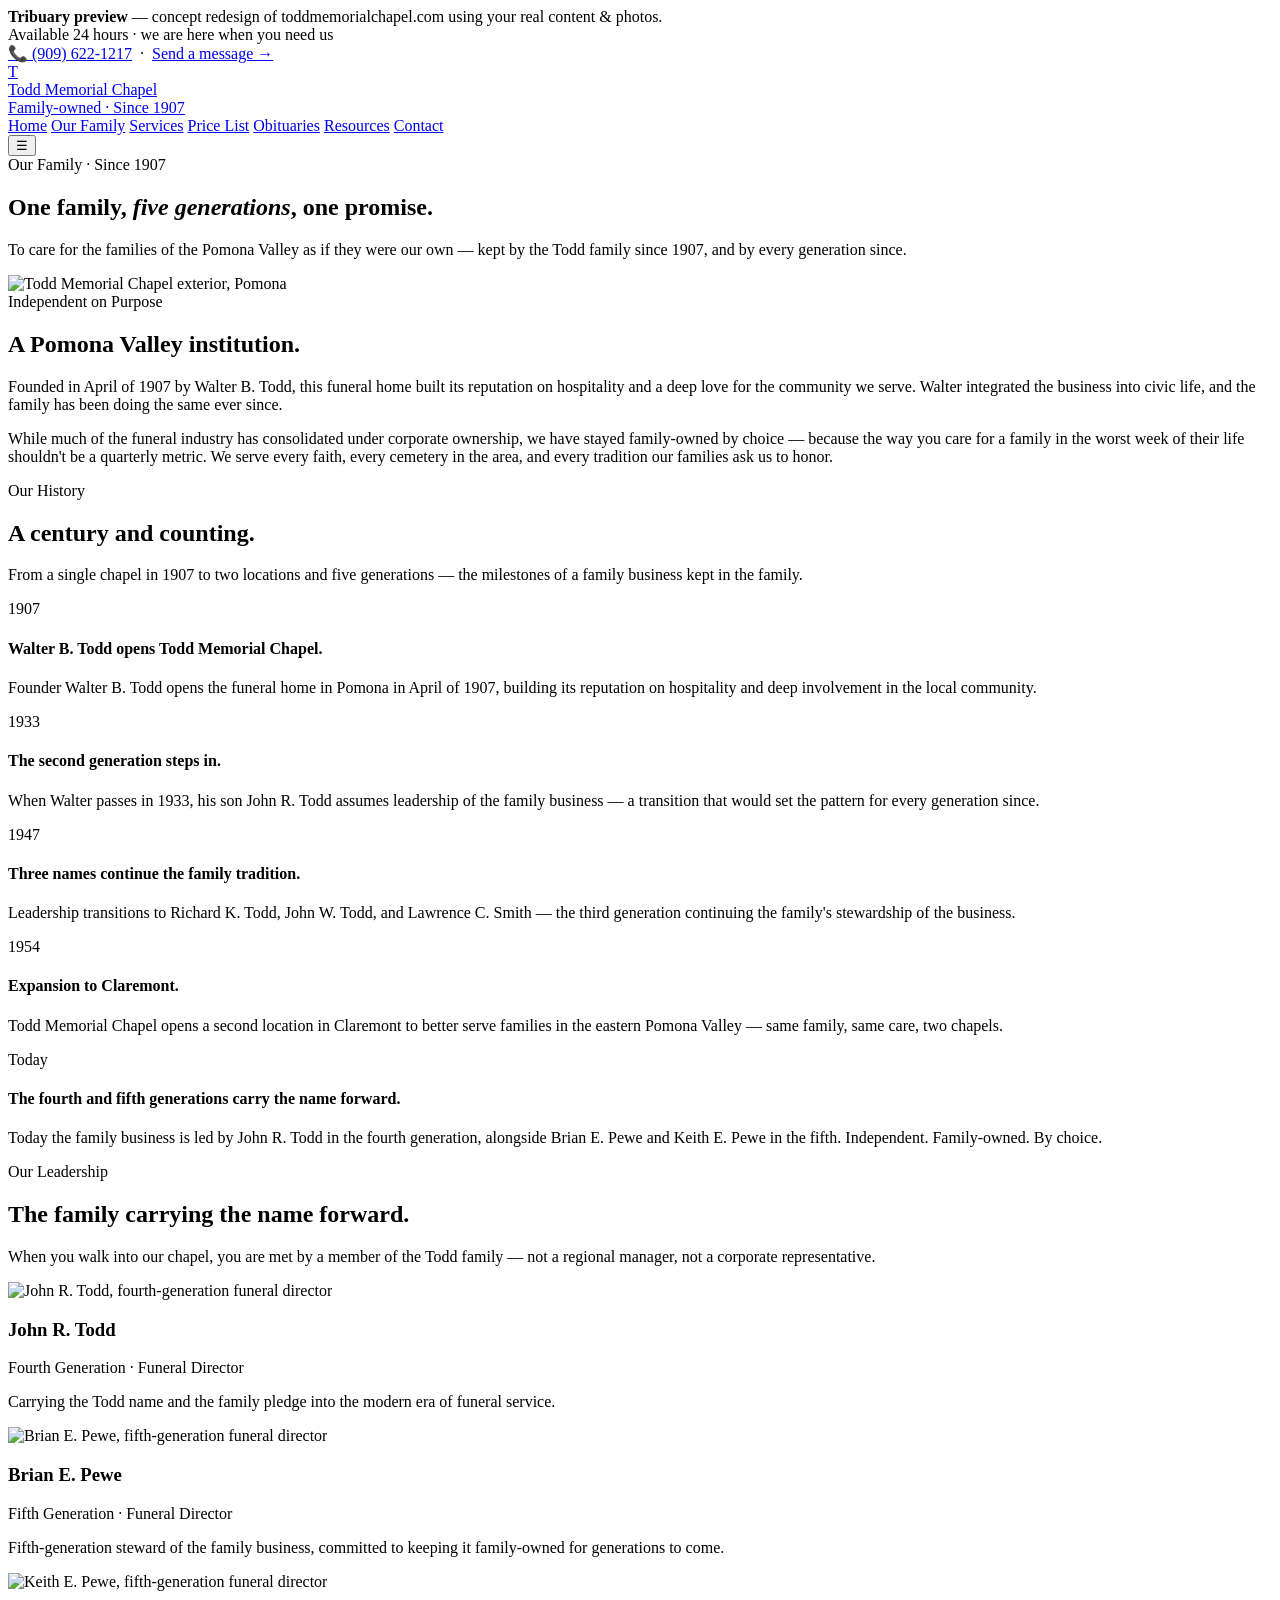
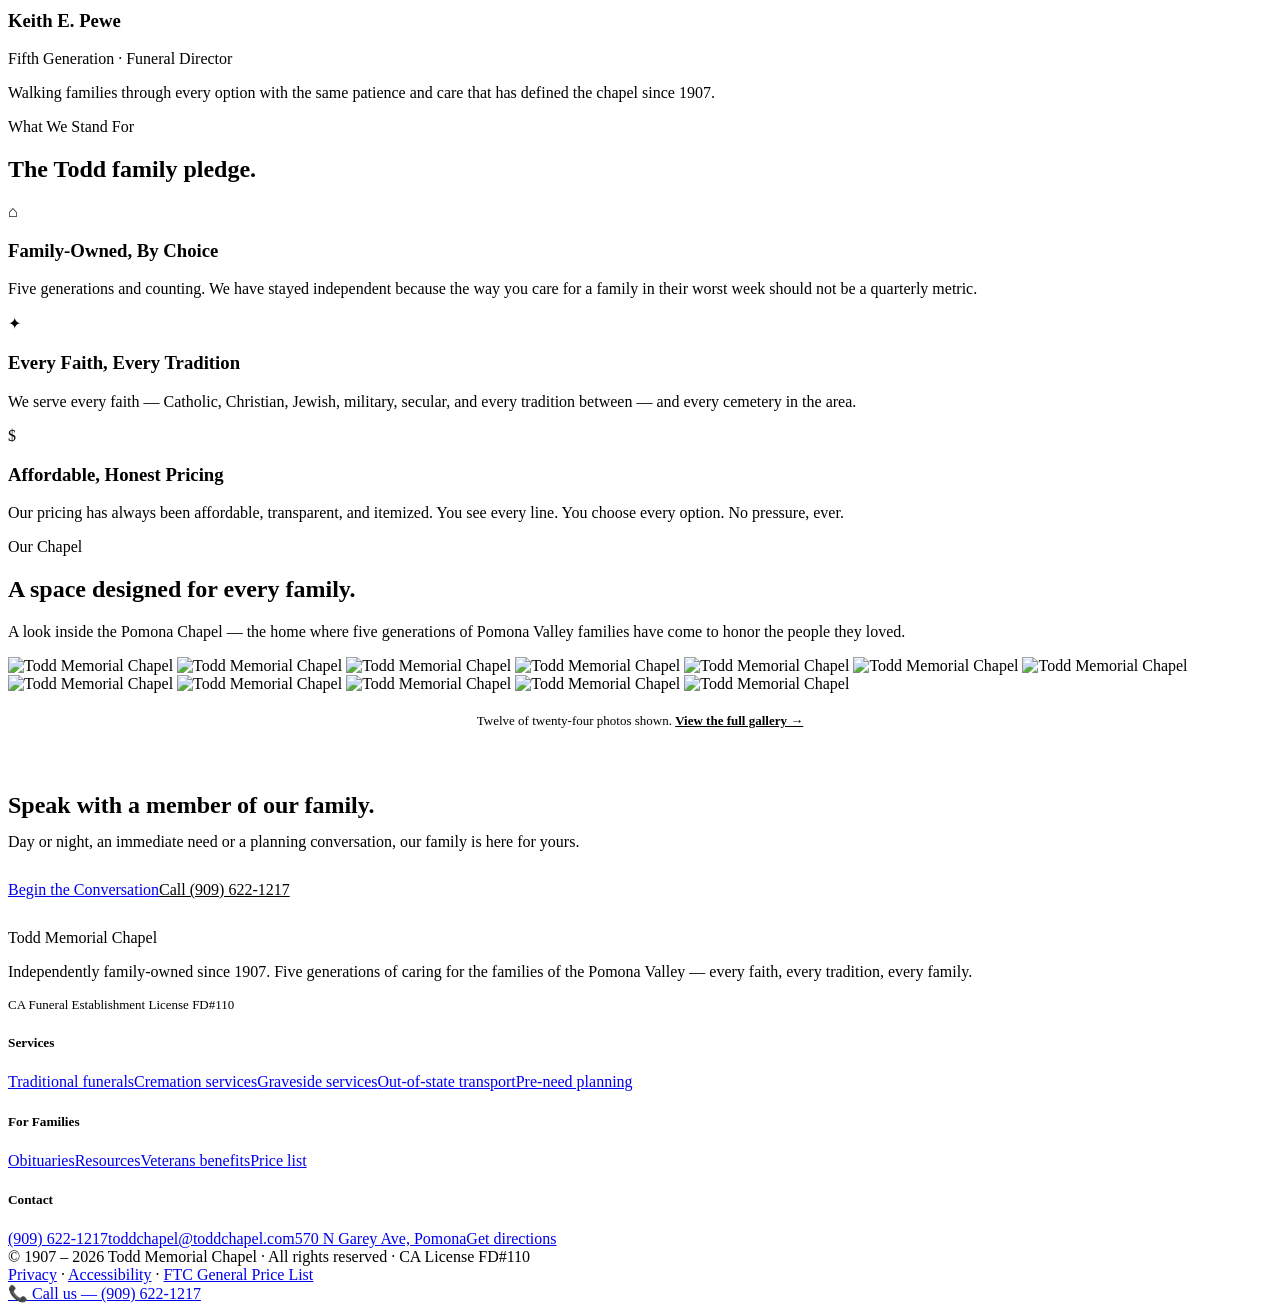
==== about.html @ 6c6cf7b2 "Add files via upload" ====
<!DOCTYPE html>
<html lang="en">
<head>
<meta charset="UTF-8" />
<meta name="viewport" content="width=device-width, initial-scale=1.0" />
<title>Our Family — Todd Memorial Chapel · Five Generations Since 1907</title>
<meta name="description" content="The Todd family has owned and operated Todd Memorial Chapel independently since 1907. Five generations of caring for Pomona Valley families." />
<link rel="preconnect" href="https://fonts.googleapis.com">
<link rel="preconnect" href="https://fonts.gstatic.com" crossorigin>
<link href="https://fonts.googleapis.com/css2?family=Cormorant+Garamond:ital,wght@0,400;0,500;0,600;1,400;1,500&family=Inter:wght@300;400;500;600&display=swap" rel="stylesheet">
<link rel="stylesheet" href="assets/styles.css">
</head>
<body class="with-notice">

<div class="mockup-notice"><strong>Tribuary preview</strong> — concept redesign of toddmemorialchapel.com using your real content &amp; photos.</div>

<div class="utility">
  <div class="container">
    <div class="left"><span><span class="pulse"></span> Available 24 hours · we are here when you need us</span></div>
    <div><a href="tel:+19096221217">📞 (909) 622-1217</a> &nbsp;·&nbsp; <a href="contact.html">Send a message →</a></div>
  </div>
</div>

<header class="nav">
  <div class="container">
    <a href="index.html" class="brand">
      <div class="brand-mark">T</div>
      <div class="brand-text"><div class="name">Todd Memorial Chapel</div><div class="est">Family-owned · Since 1907</div></div>
    </a>
    <nav class="nav-links" id="navLinks">
      <a href="index.html">Home</a>
      <a href="about.html" class="active">Our Family</a>
      <a href="services.html">Services</a>
      <a href="pricelist.html">Price List</a>
      <a href="obituaries.html">Obituaries</a>
      <a href="resources.html">Resources</a>
      <a href="contact.html" class="nav-cta">Contact</a>
    </nav>
    <button class="nav-toggle" onclick="document.getElementById('navLinks').classList.toggle('open')" aria-label="Open menu">☰</button>
  </div>
</header>

<!-- PAGE HEADER -->
<section class="page-header">
  <div class="container">
    <span class="crumb">Our Family · Since 1907</span>
    <h1>One family, <em>five generations</em>, one promise.</h1>
    <p class="lead">To care for the families of the Pomona Valley as if they were our own — kept by the Todd family since 1907, and by every generation since.</p>
  </div>
</section>

<!-- OPENING NARRATIVE -->
<section>
  <div class="container two-col">
    <img src="http://www.toddmemorialchapel.com/images/chapelpic1.jpg" alt="Todd Memorial Chapel exterior, Pomona" />
    <div>
      <span class="section-eyebrow">Independent on Purpose</span>
      <h2 class="section-title">A Pomona Valley institution.</h2>
      <p class="lead">Founded in April of 1907 by Walter B. Todd, this funeral home built its reputation on hospitality and a deep love for the community we serve. Walter integrated the business into civic life, and the family has been doing the same ever since.</p>
      <p style="color:var(--ink-muted)">While much of the funeral industry has consolidated under corporate ownership, we have stayed family-owned by choice — because the way you care for a family in the worst week of their life shouldn't be a quarterly metric. We serve every faith, every cemetery in the area, and every tradition our families ask us to honor.</p>
    </div>
  </div>
</section>

<!-- HISTORY TIMELINE -->
<section class="cream-bg">
  <div class="container center">
    <span class="section-eyebrow">Our History</span>
    <h2 class="section-title">A century and counting.</h2>
    <p class="lead">From a single chapel in 1907 to two locations and five generations — the milestones of a family business kept in the family.</p>
  </div>
  <div class="container">
    <div class="timeline">
      <div class="tl-item">
        <div class="tl-year">1907</div>
        <h4>Walter B. Todd opens Todd Memorial Chapel.</h4>
        <p>Founder Walter B. Todd opens the funeral home in Pomona in April of 1907, building its reputation on hospitality and deep involvement in the local community.</p>
      </div>
      <div class="tl-item">
        <div class="tl-year">1933</div>
        <h4>The second generation steps in.</h4>
        <p>When Walter passes in 1933, his son John R. Todd assumes leadership of the family business — a transition that would set the pattern for every generation since.</p>
      </div>
      <div class="tl-item">
        <div class="tl-year">1947</div>
        <h4>Three names continue the family tradition.</h4>
        <p>Leadership transitions to Richard K. Todd, John W. Todd, and Lawrence C. Smith — the third generation continuing the family's stewardship of the business.</p>
      </div>
      <div class="tl-item">
        <div class="tl-year">1954</div>
        <h4>Expansion to Claremont.</h4>
        <p>Todd Memorial Chapel opens a second location in Claremont to better serve families in the eastern Pomona Valley — same family, same care, two chapels.</p>
      </div>
      <div class="tl-item">
        <div class="tl-year">Today</div>
        <h4>The fourth and fifth generations carry the name forward.</h4>
        <p>Today the family business is led by John R. Todd in the fourth generation, alongside Brian E. Pewe and Keith E. Pewe in the fifth. Independent. Family-owned. By choice.</p>
      </div>
    </div>
  </div>
</section>

<!-- LEADERSHIP -->
<section>
  <div class="container center" style="margin-bottom:12px">
    <span class="section-eyebrow">Our Leadership</span>
    <h2 class="section-title">The family carrying the name forward.</h2>
    <p class="lead">When you walk into our chapel, you are met by a member of the Todd family — not a regional manager, not a corporate representative.</p>
  </div>
  <div class="container">
    <div class="leaders-grid">
      <div class="leader-card">
        <img src="http://www.toddmemorialchapel.com/images/John_R._Todd.jpg" alt="John R. Todd, fourth-generation funeral director">
        <h3>John R. Todd</h3>
        <div class="role">Fourth Generation · Funeral Director</div>
        <p>Carrying the Todd name and the family pledge into the modern era of funeral service.</p>
      </div>
      <div class="leader-card">
        <img src="http://www.toddmemorialchapel.com/images/Brian_E._Pewe.jpg" alt="Brian E. Pewe, fifth-generation funeral director">
        <h3>Brian E. Pewe</h3>
        <div class="role">Fifth Generation · Funeral Director</div>
        <p>Fifth-generation steward of the family business, committed to keeping it family-owned for generations to come.</p>
      </div>
      <div class="leader-card">
        <img src="http://www.toddmemorialchapel.com/images/Keith_E._Pewe.jpg" alt="Keith E. Pewe, fifth-generation funeral director">
        <h3>Keith E. Pewe</h3>
        <div class="role">Fifth Generation · Funeral Director</div>
        <p>Walking families through every option with the same patience and care that has defined the chapel since 1907.</p>
      </div>
    </div>
  </div>
</section>

<!-- VALUES -->
<section class="cream-bg">
  <div class="container center">
    <span class="section-eyebrow">What We Stand For</span>
    <h2 class="section-title">The Todd family pledge.</h2>
  </div>
  <div class="container">
    <div class="feature-grid">
      <div class="feature-card">
        <div class="feature-icon">⌂</div>
        <h3>Family-Owned, By Choice</h3>
        <p>Five generations and counting. We have stayed independent because the way you care for a family in their worst week should not be a quarterly metric.</p>
      </div>
      <div class="feature-card">
        <div class="feature-icon">✦</div>
        <h3>Every Faith, Every Tradition</h3>
        <p>We serve every faith — Catholic, Christian, Jewish, military, secular, and every tradition between — and every cemetery in the area.</p>
      </div>
      <div class="feature-card">
        <div class="feature-icon">$</div>
        <h3>Affordable, Honest Pricing</h3>
        <p>Our pricing has always been affordable, transparent, and itemized. You see every line. You choose every option. No pressure, ever.</p>
      </div>
    </div>
  </div>
</section>

<!-- CHAPEL GALLERY -->
<section>
  <div class="container center">
    <span class="section-eyebrow">Our Chapel</span>
    <h2 class="section-title">A space designed for every family.</h2>
    <p class="lead">A look inside the Pomona Chapel — the home where five generations of Pomona Valley families have come to honor the people they loved.</p>
  </div>
  <div class="container">
    <div class="gallery">
      <img src="http://www.toddmemorialchapel.com/Gallery/images/TMC_001.jpg" alt="Todd Memorial Chapel">
      <img src="http://www.toddmemorialchapel.com/Gallery/images/TMC_002.jpg" alt="Todd Memorial Chapel">
      <img src="http://www.toddmemorialchapel.com/Gallery/images/TMC_003.jpg" alt="Todd Memorial Chapel">
      <img src="http://www.toddmemorialchapel.com/Gallery/images/TMC_004.jpg" alt="Todd Memorial Chapel">
      <img src="http://www.toddmemorialchapel.com/Gallery/images/TMC_005.jpg" alt="Todd Memorial Chapel">
      <img src="http://www.toddmemorialchapel.com/Gallery/images/TMC_006.jpg" alt="Todd Memorial Chapel">
      <img src="http://www.toddmemorialchapel.com/Gallery/images/TMC_007.jpg" alt="Todd Memorial Chapel">
      <img src="http://www.toddmemorialchapel.com/Gallery/images/TMC_008.jpg" alt="Todd Memorial Chapel">
      <img src="http://www.toddmemorialchapel.com/Gallery/images/TMC_009.jpg" alt="Todd Memorial Chapel">
      <img src="http://www.toddmemorialchapel.com/Gallery/images/TMC_010.jpg" alt="Todd Memorial Chapel">
      <img src="http://www.toddmemorialchapel.com/Gallery/images/TMC_011.jpg" alt="Todd Memorial Chapel">
      <img src="http://www.toddmemorialchapel.com/Gallery/images/TMC_012.jpg" alt="Todd Memorial Chapel">
    </div>
    <p style="text-align:center;margin-top:20px;font-size:13px;color:var(--ink-muted)">Twelve of twenty-four photos shown. <a href="#" style="color:var(--gold);font-weight:600">View the full gallery →</a></p>
  </div>
</section>

<!-- CTA -->
<section class="contact-bg">
  <div class="container center" style="padding:30px 0">
    <h2 style="margin-bottom:14px;color:var(--cream)">Speak with a member of our family.</h2>
    <p class="lead" style="margin:0 auto 30px">Day or night, an immediate need or a planning conversation, our family is here for yours.</p>
    <div class="hero-ctas" style="justify-content:center"><a href="contact.html" class="btn-gold btn">Begin the Conversation</a><a href="tel:+19096221217" class="btn btn-secondary" style="border-color:var(--gold-soft);color:var(--gold-soft)">Call (909) 622-1217</a></div>
  </div>
</section>

<footer>
  <div class="container">
    <div class="foot-grid">
      <div class="foot-brand">
        <div class="name">Todd Memorial Chapel</div>
        <p>Independently family-owned since 1907. Five generations of caring for the families of the Pomona Valley — every faith, every tradition, every family.</p>
        <p style="margin-top:16px;font-size:13px;color:var(--gold-soft)">CA Funeral Establishment License FD#110</p>
      </div>
      <div><h5>Services</h5><a href="services.html#traditional">Traditional funerals</a><a href="services.html#cremation">Cremation services</a><a href="services.html#graveside">Graveside services</a><a href="services.html#shipment">Out-of-state transport</a><a href="services.html#preneed">Pre-need planning</a></div>
      <div><h5>For Families</h5><a href="obituaries.html">Obituaries</a><a href="resources.html">Resources</a><a href="resources.html#veterans">Veterans benefits</a><a href="pricelist.html">Price list</a></div>
      <div><h5>Contact</h5><a href="tel:+19096221217">(909) 622-1217</a><a href="mailto:toddchapel@toddchapel.com">toddchapel@toddchapel.com</a><a href="https://maps.app.goo.gl/RZjBK8PSymuwAsVD6" target="_blank">570 N Garey Ave, Pomona</a><a href="contact.html">Get directions</a></div>
    </div>
    <div class="foot-bottom">
      <div>© 1907 – 2026 Todd Memorial Chapel · All rights reserved · CA License FD#110</div>
      <div><a href="#" style="display:inline">Privacy</a> · <a href="#" style="display:inline">Accessibility</a> · <a href="pricelist.html" style="display:inline">FTC General Price List</a></div>
    </div>
  </div>
</footer>

<a href="tel:+19096221217" class="floating-call">📞 Call us — (909) 622-1217</a>
<script>document.querySelectorAll('#navLinks a').forEach(a => a.addEventListener('click', () => document.getElementById('navLinks').classList.remove('open')));</script>
</body>
</html>
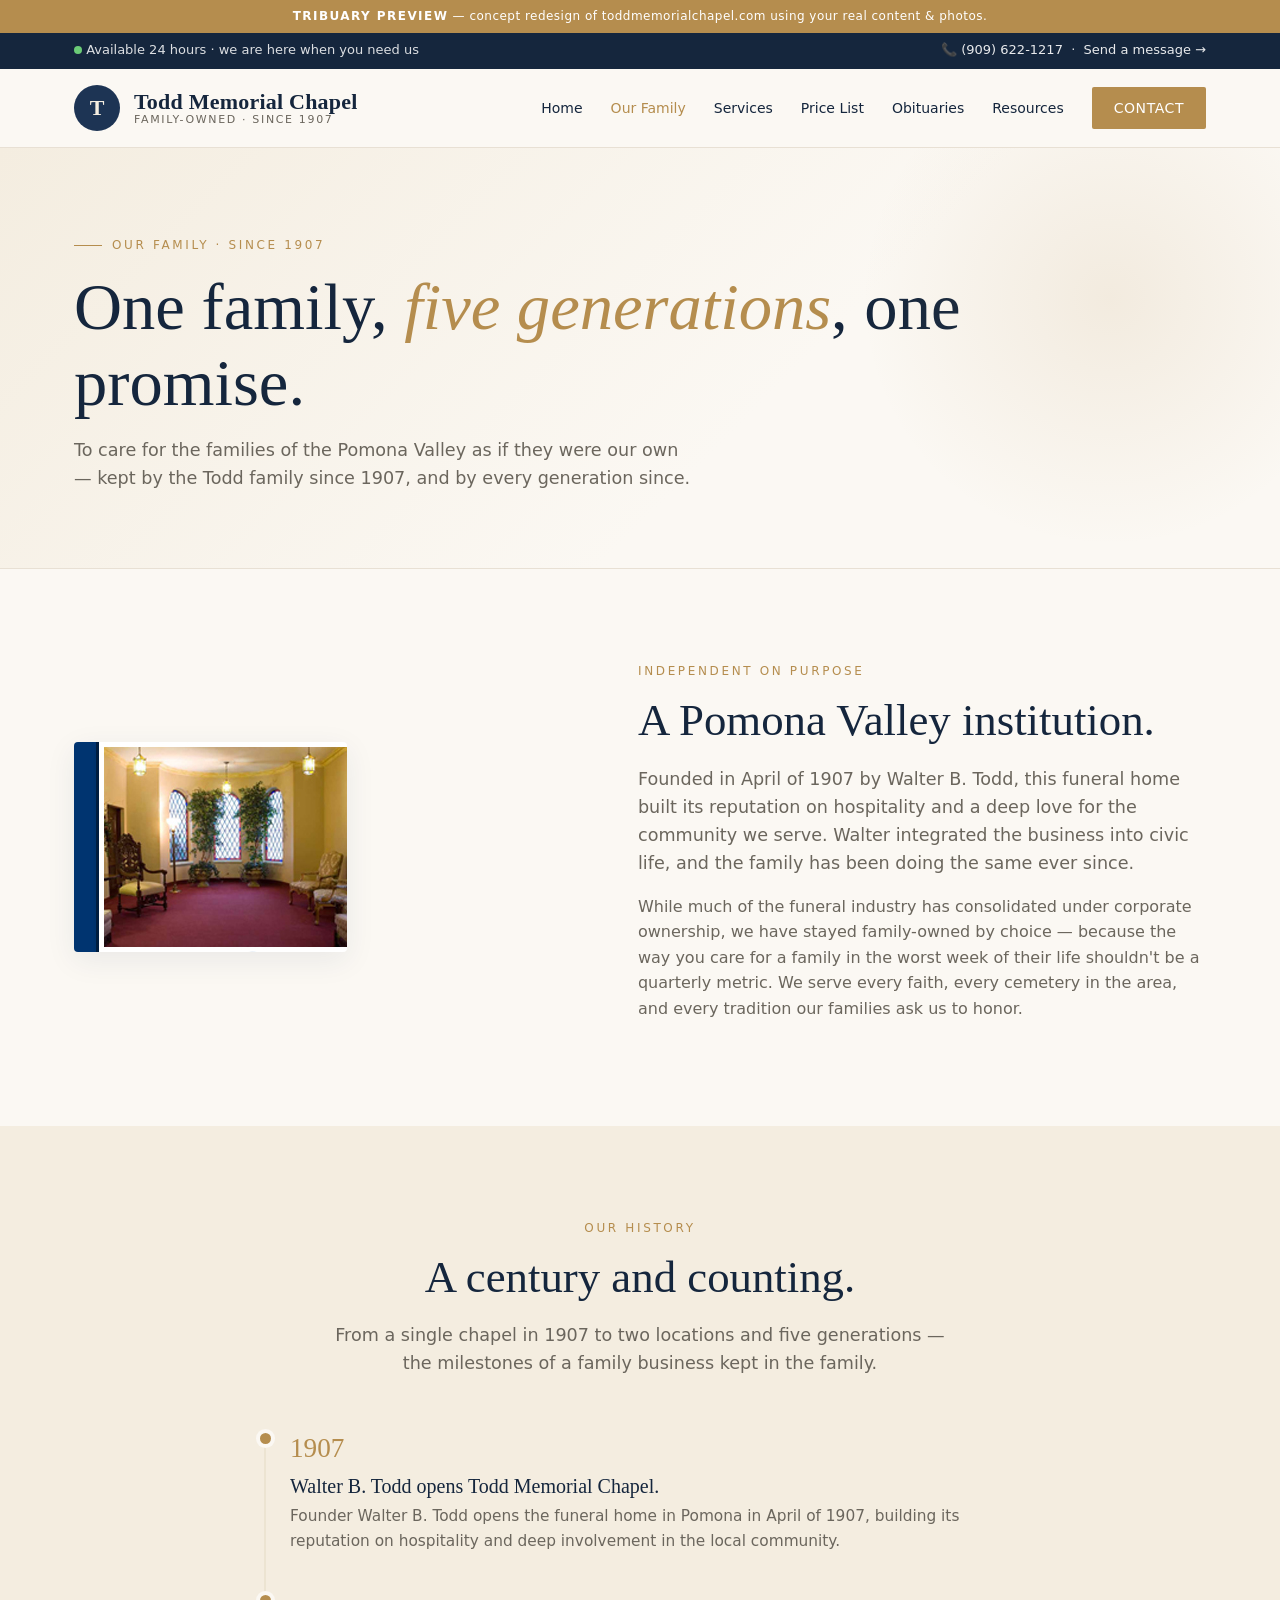
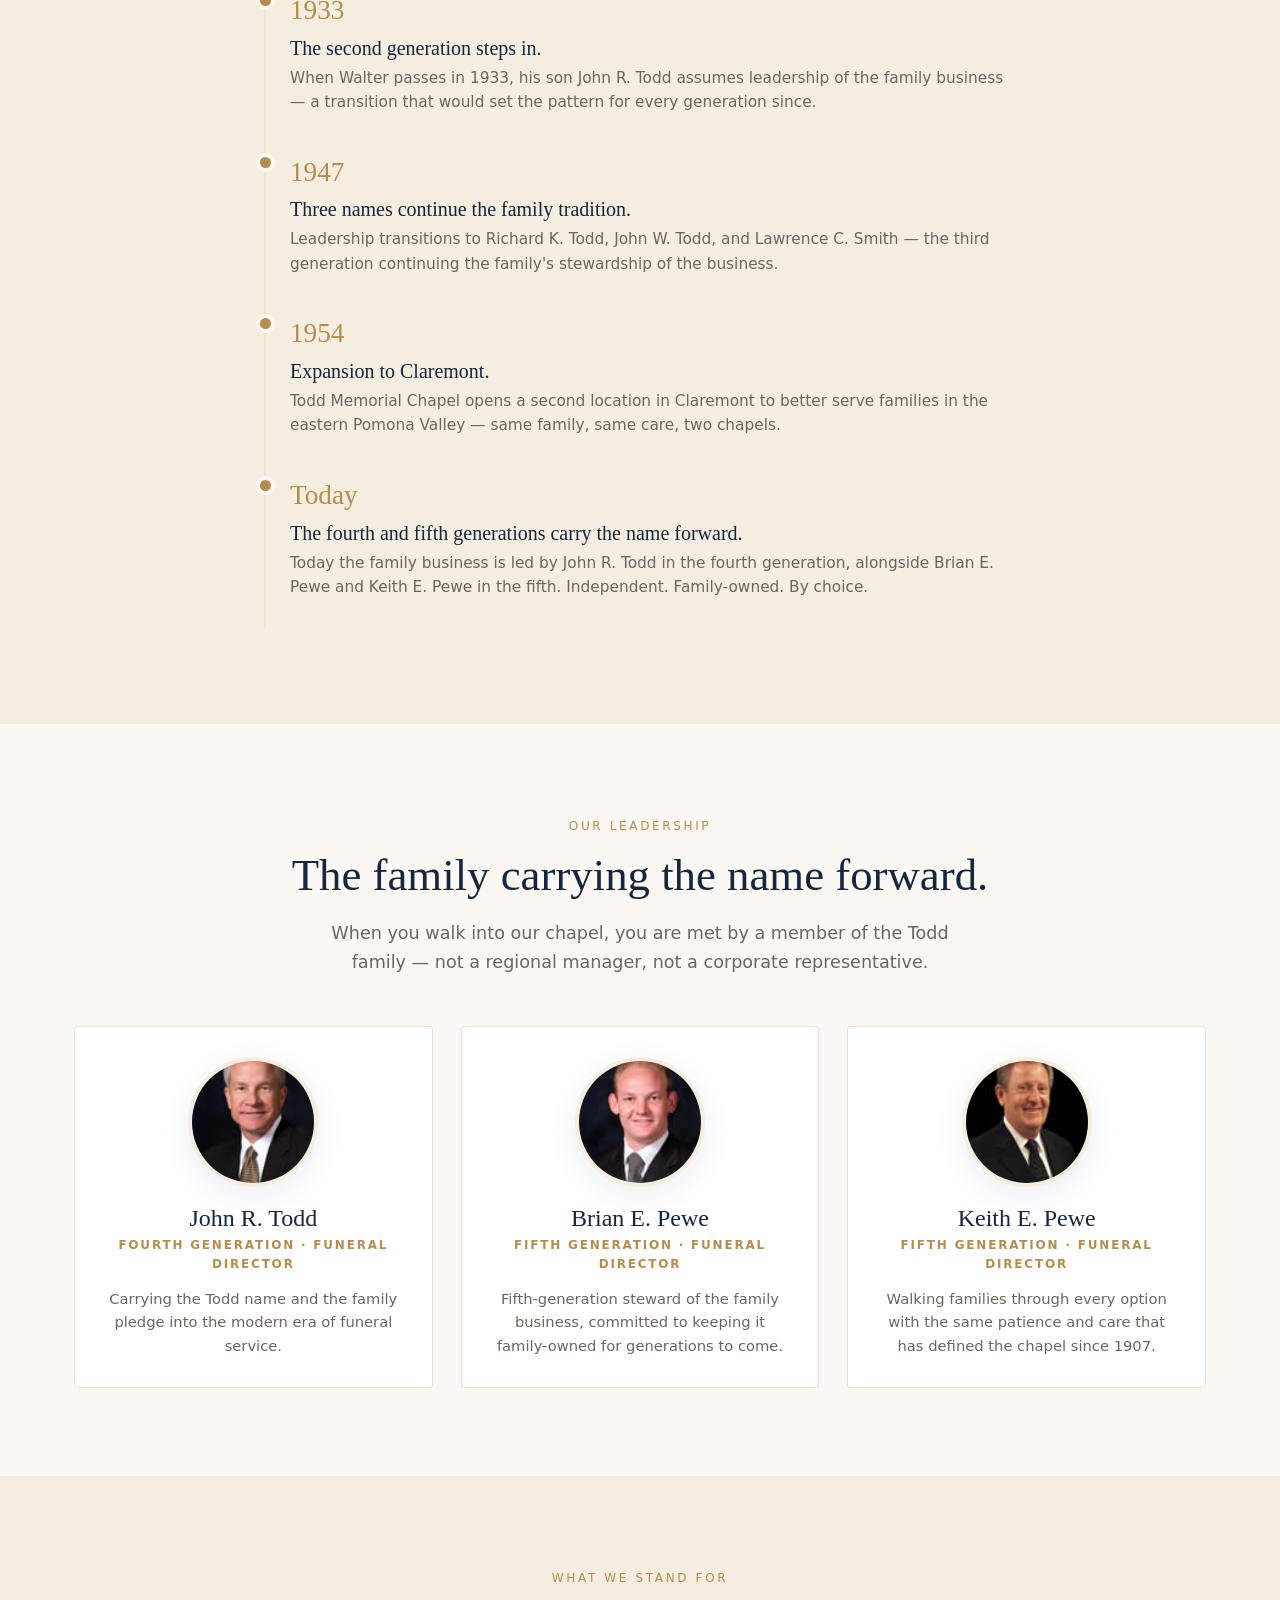
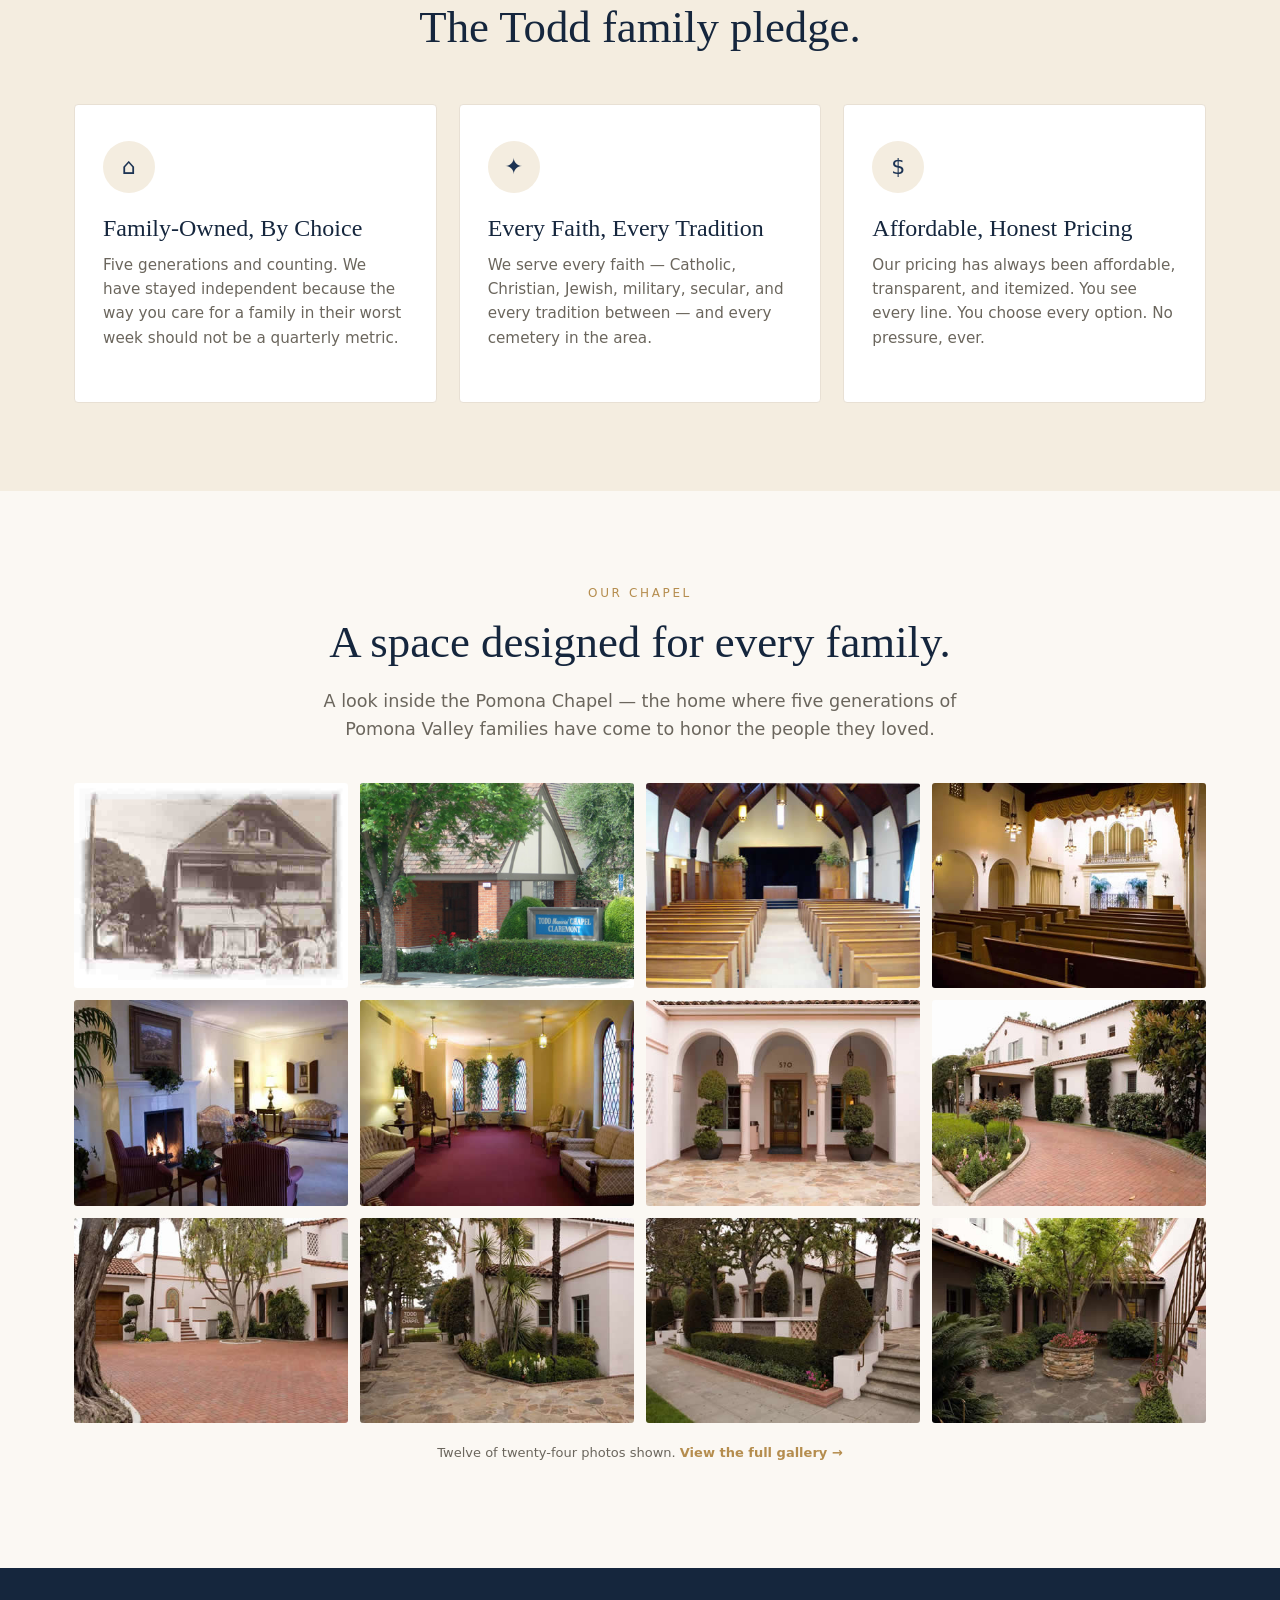
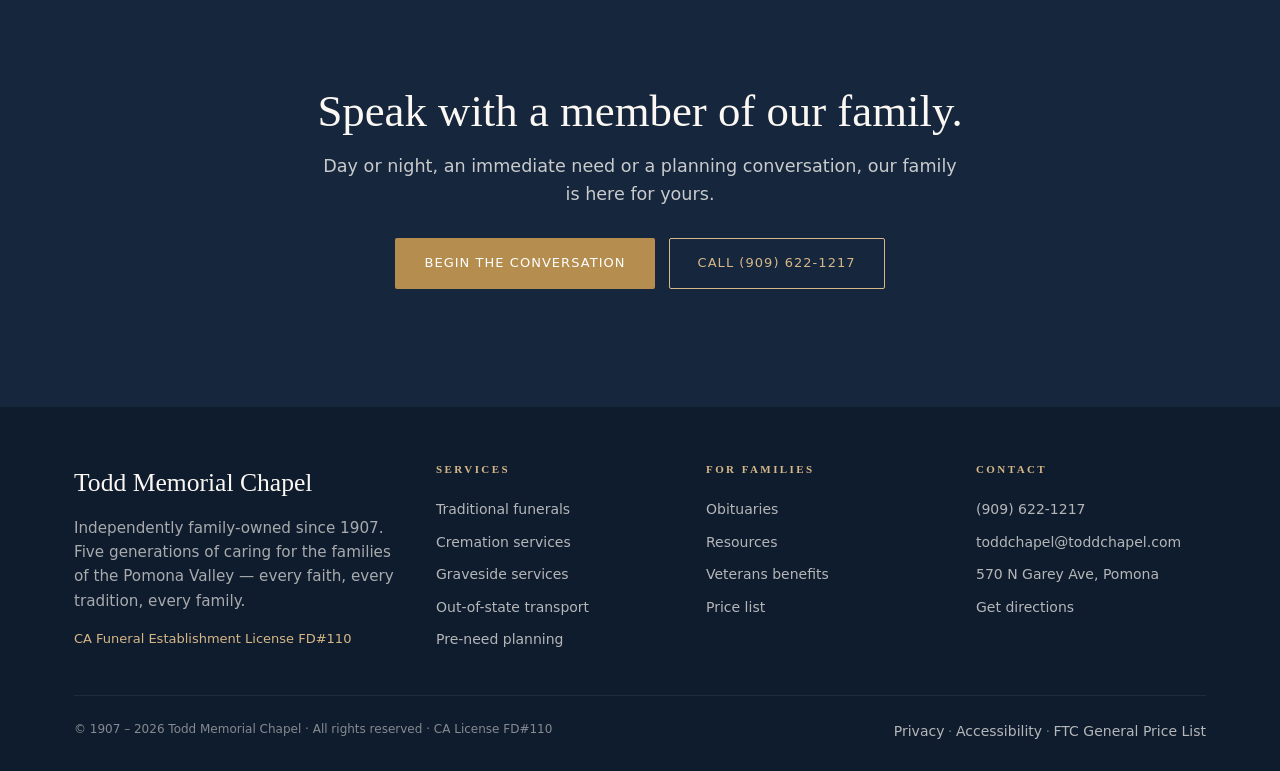
==== commit c47b3036: "Fix image paths Fix image paths" ====
--- a/about.html
+++ b/about.html
@@ -52,7 +52,7 @@
 <!-- OPENING NARRATIVE -->
 <section>
   <div class="container two-col">
-    <img src="http://www.toddmemorialchapel.com/images/chapelpic1.jpg" alt="Todd Memorial Chapel exterior, Pomona" />
+    <img src="images/chapelpic1.jpg" alt="Todd Memorial Chapel exterior, Pomona" />
     <div>
       <span class="section-eyebrow">Independent on Purpose</span>
       <h2 class="section-title">A Pomona Valley institution.</h2>
@@ -110,19 +110,19 @@
   <div class="container">
     <div class="leaders-grid">
       <div class="leader-card">
-        <img src="http://www.toddmemorialchapel.com/images/John_R._Todd.jpg" alt="John R. Todd, fourth-generation funeral director">
+        <img src="images/John_R._Todd.jpg" alt="John R. Todd, fourth-generation funeral director">
         <h3>John R. Todd</h3>
         <div class="role">Fourth Generation · Funeral Director</div>
         <p>Carrying the Todd name and the family pledge into the modern era of funeral service.</p>
       </div>
       <div class="leader-card">
-        <img src="http://www.toddmemorialchapel.com/images/Brian_E._Pewe.jpg" alt="Brian E. Pewe, fifth-generation funeral director">
+        <img src="images/Brian_E._Pewe.jpg" alt="Brian E. Pewe, fifth-generation funeral director">
         <h3>Brian E. Pewe</h3>
         <div class="role">Fifth Generation · Funeral Director</div>
         <p>Fifth-generation steward of the family business, committed to keeping it family-owned for generations to come.</p>
       </div>
       <div class="leader-card">
-        <img src="http://www.toddmemorialchapel.com/images/Keith_E._Pewe.jpg" alt="Keith E. Pewe, fifth-generation funeral director">
+        <img src="images/Keith_E._Pewe.jpg" alt="Keith E. Pewe, fifth-generation funeral director">
         <h3>Keith E. Pewe</h3>
         <div class="role">Fifth Generation · Funeral Director</div>
         <p>Walking families through every option with the same patience and care that has defined the chapel since 1907.</p>
@@ -167,18 +167,18 @@
   </div>
   <div class="container">
     <div class="gallery">
-      <img src="http://www.toddmemorialchapel.com/Gallery/images/TMC_001.jpg" alt="Todd Memorial Chapel">
-      <img src="http://www.toddmemorialchapel.com/Gallery/images/TMC_002.jpg" alt="Todd Memorial Chapel">
-      <img src="http://www.toddmemorialchapel.com/Gallery/images/TMC_003.jpg" alt="Todd Memorial Chapel">
-      <img src="http://www.toddmemorialchapel.com/Gallery/images/TMC_004.jpg" alt="Todd Memorial Chapel">
-      <img src="http://www.toddmemorialchapel.com/Gallery/images/TMC_005.jpg" alt="Todd Memorial Chapel">
-      <img src="http://www.toddmemorialchapel.com/Gallery/images/TMC_006.jpg" alt="Todd Memorial Chapel">
-      <img src="http://www.toddmemorialchapel.com/Gallery/images/TMC_007.jpg" alt="Todd Memorial Chapel">
-      <img src="http://www.toddmemorialchapel.com/Gallery/images/TMC_008.jpg" alt="Todd Memorial Chapel">
-      <img src="http://www.toddmemorialchapel.com/Gallery/images/TMC_009.jpg" alt="Todd Memorial Chapel">
-      <img src="http://www.toddmemorialchapel.com/Gallery/images/TMC_010.jpg" alt="Todd Memorial Chapel">
-      <img src="http://www.toddmemorialchapel.com/Gallery/images/TMC_011.jpg" alt="Todd Memorial Chapel">
-      <img src="http://www.toddmemorialchapel.com/Gallery/images/TMC_012.jpg" alt="Todd Memorial Chapel">
+      <img src="images/TMC_001.jpg" alt="Todd Memorial Chapel">
+      <img src="images/TMC_002.jpg" alt="Todd Memorial Chapel">
+      <img src="images/TMC_003.jpg" alt="Todd Memorial Chapel">
+      <img src="images/TMC_004.jpg" alt="Todd Memorial Chapel">
+      <img src="images/TMC_005.jpg" alt="Todd Memorial Chapel">
+      <img src="images/TMC_006.jpg" alt="Todd Memorial Chapel">
+      <img src="images/TMC_007.jpg" alt="Todd Memorial Chapel">
+      <img src="images/TMC_008.jpg" alt="Todd Memorial Chapel">
+      <img src="images/TMC_009.jpg" alt="Todd Memorial Chapel">
+      <img src="images/TMC_010.jpg" alt="Todd Memorial Chapel">
+      <img src="images/TMC_011.jpg" alt="Todd Memorial Chapel">
+      <img src="images/TMC_012.jpg" alt="Todd Memorial Chapel">
     </div>
     <p style="text-align:center;margin-top:20px;font-size:13px;color:var(--ink-muted)">Twelve of twenty-four photos shown. <a href="#" style="color:var(--gold);font-weight:600">View the full gallery →</a></p>
   </div>
--- a/assets/styles.css
+++ b/assets/styles.css
@@ -0,0 +1,451 @@
+/* ============================================================
+   Todd Memorial Chapel — concept revamp
+   Shared stylesheet
+   Palette: heritage navy (warmed) + warm gold + cream
+   ============================================================ */
+
+:root {
+  --navy:        #1d3454;
+  --navy-deep:   #15263d;
+  --navy-darker: #0f1c2d;
+  --cream:       #fbf8f3;
+  --cream-warm:  #f4ede0;
+  --cream-deep:  #ece4d2;
+  --gold:        #b58d4e;
+  --gold-soft:   #d6b787;
+  --gold-light:  #e8d3a8;
+  --ink:         #2a2a2a;
+  --ink-muted:   #6b665d;
+  --line:        #e8e0d4;
+  --white:       #ffffff;
+  --shadow:      0 8px 30px rgba(29,52,84,.08);
+  --shadow-lg:   0 12px 40px rgba(29,52,84,.12);
+}
+
+*,*::before,*::after { box-sizing: border-box; }
+html { scroll-behavior: smooth; }
+body {
+  margin: 0;
+  font-family: 'Inter', system-ui, -apple-system, sans-serif;
+  color: var(--ink);
+  background: var(--cream);
+  line-height: 1.6;
+  -webkit-font-smoothing: antialiased;
+}
+
+img { max-width: 100%; height: auto; display: block; }
+
+h1,h2,h3,h4,h5 { font-family: 'Cormorant Garamond', Georgia, serif; font-weight: 500; line-height: 1.15; margin: 0; color: var(--navy-deep); }
+h1 { font-size: clamp(2.4rem, 5.2vw, 4.2rem); }
+h2 { font-size: clamp(1.9rem, 3.6vw, 2.8rem); }
+h3 { font-size: 1.5rem; }
+h4 { font-size: 1.25rem; }
+p  { margin: 0 0 1rem; }
+a  { color: var(--navy); text-decoration: none; transition: color .2s; }
+a:hover { color: var(--gold); }
+
+.container { max-width: 1180px; margin: 0 auto; padding: 0 24px; }
+.center { text-align: center; }
+.center .lead { margin-left: auto; margin-right: auto; }
+.lead { font-size: 1.1rem; color: var(--ink-muted); max-width: 640px; }
+
+/* ----- MOCKUP NOTICE ----- */
+.mockup-notice {
+  position: fixed; top: 0; left: 0; right: 0; z-index: 100;
+  background: var(--gold); color: var(--white); padding: 7px 14px;
+  text-align: center; font-size: 12px; font-weight: 500; letter-spacing: .04em;
+}
+.mockup-notice strong { letter-spacing: .12em; text-transform: uppercase; }
+body.with-notice { padding-top: 32px; }
+
+/* ----- UTILITY BAR ----- */
+.utility {
+  background: var(--navy-deep);
+  color: rgba(255,255,255,.85);
+  font-size: 13px;
+  padding: 8px 0;
+}
+.utility .container { display:flex; justify-content:space-between; align-items:center; gap: 12px; flex-wrap: wrap; }
+.utility a { color: rgba(255,255,255,.9); }
+.utility a:hover { color: var(--gold-soft); }
+.utility .left { display:flex; gap: 18px; align-items:center; flex-wrap: wrap; }
+.utility .pulse {
+  display:inline-block; width:8px; height:8px; border-radius:50%;
+  background: #6BCB77; box-shadow: 0 0 0 0 rgba(107,203,119,.6); animation: pulse 2s infinite;
+}
+@keyframes pulse { 0%{box-shadow:0 0 0 0 rgba(107,203,119,.6)} 70%{box-shadow:0 0 0 8px rgba(107,203,119,0)} 100%{box-shadow:0 0 0 0 rgba(107,203,119,0)} }
+
+/* ----- NAV ----- */
+.nav {
+  position: sticky; top: 0; z-index: 50;
+  background: rgba(251,248,243,.96);
+  backdrop-filter: blur(8px);
+  border-bottom: 1px solid var(--line);
+}
+.nav .container { display:flex; align-items:center; justify-content:space-between; padding: 16px 24px; }
+.brand { display:flex; align-items:center; gap: 14px; text-decoration: none; }
+.brand-mark {
+  width: 46px; height: 46px; border-radius: 50%;
+  background: var(--navy);
+  display:flex; align-items:center; justify-content:center;
+  color: var(--cream-warm); font-family: 'Cormorant Garamond', serif; font-size: 22px; font-weight: 600;
+}
+.brand-text { display:flex; flex-direction:column; line-height: 1.1; }
+.brand-text .name { font-family: 'Cormorant Garamond', serif; font-size: 22px; color: var(--navy-deep); font-weight: 600; letter-spacing: .01em; }
+.brand-text .est  { font-size: 11px; color: var(--ink-muted); letter-spacing: .15em; text-transform: uppercase; }
+
+.nav-links { display:flex; gap: 28px; align-items:center; }
+.nav-links a { font-size: 14px; color: var(--navy-deep); font-weight: 500; }
+.nav-links a.active { color: var(--gold); }
+.nav-cta {
+  background: var(--gold); color: var(--white) !important;
+  padding: 10px 22px; border-radius: 2px; font-weight: 500; font-size: 13px;
+  letter-spacing: .04em; text-transform: uppercase;
+}
+.nav-cta:hover { background: var(--navy); }
+.nav-toggle { display:none; background: none; border: 0; padding: 8px; cursor: pointer; color: var(--navy-deep); font-size: 22px; }
+
+@media (max-width: 980px) {
+  .nav-links { display: none; flex-direction: column; gap: 0; position: absolute; top: 100%; left: 0; right: 0; background: var(--cream); border-top: 1px solid var(--line); padding: 12px 24px; }
+  .nav-links.open { display: flex; }
+  .nav-links a { padding: 14px 0; border-bottom: 1px solid var(--line); width: 100%; }
+  .nav-links a:last-child { border-bottom: 0; }
+  .nav-toggle { display: inline-flex; }
+}
+
+/* ----- BUTTONS ----- */
+.btn {
+  display:inline-flex; align-items:center; gap: 10px;
+  padding: 14px 28px; border-radius: 2px;
+  font-size: 13px; font-weight: 500; letter-spacing: .08em; text-transform: uppercase;
+  border: 1px solid transparent; cursor: pointer; transition: all .2s; text-decoration: none;
+  font-family: inherit;
+}
+.btn-primary { background: var(--navy); color: var(--white); }
+.btn-primary:hover { background: var(--navy-deep); color: var(--white); transform: translateY(-1px); }
+.btn-secondary { background: transparent; color: var(--navy); border-color: var(--navy); }
+.btn-secondary:hover { background: var(--navy); color: var(--white); }
+.btn-gold { background: var(--gold); color: var(--white); }
+.btn-gold:hover { background: var(--navy); color: var(--white); }
+
+/* ----- PAGE HEADER (sub-pages) ----- */
+.page-header {
+  background: linear-gradient(135deg, var(--cream-warm) 0%, var(--cream) 60%);
+  padding: 80px 0 60px;
+  border-bottom: 1px solid var(--line);
+  position: relative; overflow: hidden;
+}
+.page-header::before {
+  content: ''; position: absolute; top: -120px; right: -100px;
+  width: 540px; height: 540px; border-radius: 50%;
+  background: radial-gradient(circle, rgba(181,141,78,.12), transparent 65%);
+  pointer-events: none;
+}
+.page-header .crumb {
+  font-size: 12px; letter-spacing: .22em; text-transform: uppercase;
+  color: var(--gold); margin-bottom: 14px; display: inline-flex; align-items: center; gap: 10px;
+}
+.page-header .crumb::before { content: ''; width: 28px; height: 1px; background: var(--gold); }
+.page-header h1 { margin-bottom: 14px; }
+.page-header h1 em { font-style: italic; color: var(--gold); font-weight: 500; }
+.page-header p.lead { max-width: 620px; }
+
+/* ----- SECTIONS ----- */
+section { padding: 88px 0; }
+.section-eyebrow { color: var(--gold); font-size: 12px; letter-spacing: .22em; text-transform: uppercase; font-weight: 500; margin-bottom: 14px; display: inline-block; }
+.section-title { margin-bottom: 18px; }
+
+/* ----- HERO (homepage) ----- */
+.hero {
+  position: relative;
+  background: linear-gradient(135deg, var(--cream-warm) 0%, var(--cream) 60%);
+  padding: 90px 0 80px;
+  overflow: hidden;
+}
+.hero::before {
+  content: ''; position: absolute; top: -120px; right: -100px;
+  width: 540px; height: 540px; border-radius: 50%;
+  background: radial-gradient(circle, rgba(181,141,78,.12), transparent 65%);
+  pointer-events: none;
+}
+.hero-grid { display: grid; grid-template-columns: 1.1fr 1fr; gap: 60px; align-items: center; position: relative; }
+.hero-eyebrow {
+  display:inline-flex; align-items:center; gap: 10px;
+  color: var(--gold); font-size: 12px; letter-spacing: .22em; text-transform: uppercase; font-weight: 500;
+  margin-bottom: 22px;
+}
+.hero-eyebrow::before { content: ''; width: 28px; height: 1px; background: var(--gold); }
+.hero h1 { margin-bottom: 22px; }
+.hero h1 em { font-style: italic; color: var(--gold); font-weight: 500; }
+.hero p.lead { font-size: 1.15rem; color: var(--ink-muted); max-width: 540px; margin-bottom: 36px; }
+.hero-ctas { display:flex; gap: 14px; flex-wrap: wrap; }
+
+.hero-collage {
+  display: grid; grid-template-columns: 1fr 1fr; grid-template-rows: 220px 220px; gap: 14px; position: relative;
+}
+.hero-collage img { width: 100%; height: 100%; object-fit: cover; border-radius: 4px; box-shadow: var(--shadow); }
+.hero-collage img:nth-child(1) { grid-row: span 2; height: 454px; }
+.hero-collage::after {
+  content: 'EST. 1907';
+  position: absolute; bottom: -16px; right: -6px;
+  background: var(--navy-deep); color: var(--gold-soft);
+  padding: 8px 18px; font-size: 11px; letter-spacing: .25em; font-weight: 600;
+  border-radius: 2px;
+}
+@media (max-width: 880px) {
+  .hero-grid { grid-template-columns: 1fr; gap: 40px; }
+  .hero { padding: 56px 0 60px; }
+  .hero-collage { grid-template-rows: 180px 180px; }
+  .hero-collage img:nth-child(1) { height: 374px; }
+}
+
+/* ----- TRUST STRIP ----- */
+.trust { background: var(--navy-deep); color: var(--cream); padding: 36px 0; }
+.trust .container { display:grid; grid-template-columns: repeat(4, 1fr); gap: 32px; text-align: center; }
+.trust .num { font-family: 'Cormorant Garamond', serif; font-size: 2.6rem; color: var(--gold-soft); line-height: 1; margin-bottom: 4px; }
+.trust .lab { font-size: 12px; letter-spacing: .15em; text-transform: uppercase; color: rgba(251,248,243,.7); }
+@media (max-width: 720px) { .trust .container { grid-template-columns: repeat(2, 1fr); gap: 28px 16px; } }
+
+/* ----- TWO-COLUMN ROW ----- */
+.two-col { display: grid; grid-template-columns: 1fr 1.15fr; gap: 70px; align-items: center; }
+.two-col.flip { grid-template-columns: 1.15fr 1fr; }
+.two-col img { border-radius: 4px; box-shadow: var(--shadow); }
+@media (max-width: 880px) { .two-col, .two-col.flip { grid-template-columns: 1fr; gap: 40px; } }
+
+/* ----- SERVICE / FEATURE GRID ----- */
+.feature-grid { display: grid; grid-template-columns: repeat(3, 1fr); gap: 22px; margin-top: 50px; }
+@media (max-width: 880px) { .feature-grid { grid-template-columns: 1fr; } }
+.feature-card {
+  background: var(--white); padding: 36px 28px; border-radius: 4px;
+  border: 1px solid var(--line);
+  transition: transform .25s, box-shadow .25s, border-color .25s;
+  display: flex; flex-direction: column;
+}
+.feature-card:hover { transform: translateY(-4px); box-shadow: var(--shadow); border-color: var(--gold-soft); }
+.feature-icon {
+  width: 52px; height: 52px; border-radius: 50%; background: var(--cream-warm);
+  display:flex; align-items:center; justify-content:center; color: var(--navy); font-size: 22px;
+  margin-bottom: 22px;
+}
+.feature-card h3 { margin-bottom: 10px; }
+.feature-card p  { font-size: .95rem; color: var(--ink-muted); margin-bottom: 16px; }
+.feature-card a  { font-size: 13px; color: var(--gold); font-weight: 600; letter-spacing: .04em; text-transform: uppercase; margin-top: auto; }
+.feature-card a::after { content: ' →'; transition: padding .2s; }
+.feature-card a:hover::after { padding-left: 4px; }
+
+.cream-bg { background: var(--cream-warm); }
+.cream-deep-bg { background: var(--cream-deep); }
+
+/* ----- PRE-NEED CTA BAND ----- */
+.preneed { background: var(--navy); color: var(--cream); padding: 70px 0; }
+.preneed-grid { display: grid; grid-template-columns: 1.2fr .8fr; gap: 60px; align-items: center; }
+.preneed h2 { color: var(--cream); margin-bottom: 16px; }
+.preneed h2 em { color: var(--gold-soft); font-style: italic; }
+.preneed p { color: rgba(251,248,243,.85); }
+.preneed .btn-gold { background: var(--gold); color: var(--white); padding: 16px 32px; }
+.preneed .btn-gold:hover { background: var(--gold-soft); color: var(--navy-deep); }
+.preneed-card {
+  background: rgba(255,255,255,.06); border: 1px solid rgba(214,183,135,.3);
+  padding: 28px; border-radius: 4px;
+}
+.preneed-card h4 { color: var(--gold-soft); font-family: 'Inter', sans-serif; font-size: 12px; letter-spacing: .2em; text-transform: uppercase; margin: 0 0 14px; font-weight: 600; }
+.preneed-card ul { list-style: none; padding: 0; margin: 0; display: grid; gap: 10px; }
+.preneed-card li { display:flex; gap: 10px; font-size: .95rem; color: rgba(251,248,243,.92); }
+.preneed-card li::before { content: '✓'; color: var(--gold-soft); font-weight: 700; }
+@media (max-width: 880px) { .preneed-grid { grid-template-columns: 1fr; gap: 32px; } }
+
+/* ----- OBITUARIES ----- */
+.obit-grid { display: grid; grid-template-columns: repeat(3, 1fr); gap: 22px; margin-top: 48px; }
+.obit {
+  background: var(--white); border: 1px solid var(--line); border-radius: 4px;
+  padding: 28px; display:flex; flex-direction: column; gap: 14px;
+  transition: box-shadow .25s, transform .25s;
+}
+.obit:hover { box-shadow: var(--shadow); transform: translateY(-3px); }
+.obit .photo {
+  width: 86px; height: 86px; border-radius: 50%;
+  background: linear-gradient(135deg, var(--cream-warm) 0%, var(--gold-soft) 100%);
+  display:flex; align-items:center; justify-content:center;
+  font-family: 'Cormorant Garamond', serif; font-size: 28px; color: var(--navy-deep);
+}
+.obit h3 { margin: 0; font-size: 1.4rem; }
+.obit .dates { font-size: 13px; color: var(--ink-muted); letter-spacing: .04em; }
+.obit .service { background: var(--cream-warm); padding: 12px 14px; border-radius: 3px; font-size: 13px; color: var(--navy-deep); }
+.obit .service strong { color: var(--gold); font-weight: 600; }
+.obit .actions { display: flex; gap: 18px; font-size: 13px; }
+.obit .actions a { color: var(--gold); font-weight: 600; }
+@media (max-width: 880px) { .obit-grid { grid-template-columns: 1fr; } }
+
+/* ----- REVIEWS ----- */
+.reviews-head { display: grid; grid-template-columns: 1.2fr .8fr; gap: 50px; align-items: end; margin-bottom: 50px; }
+.gbp-summary { background: var(--white); padding: 24px; border-radius: 4px; border: 1px solid var(--line); }
+.gbp-summary .big { font-family: 'Cormorant Garamond', serif; font-size: 3.6rem; color: var(--gold); line-height: 1; }
+.gbp-summary .stars-row { color: var(--gold); letter-spacing: 4px; font-size: 18px; margin: 6px 0 8px; }
+.gbp-summary .meta { font-size: 13px; color: var(--ink-muted); }
+.reviews-grid { display: grid; grid-template-columns: repeat(3, 1fr); gap: 22px; }
+.review {
+  background: var(--white); border: 1px solid var(--line); border-radius: 4px; padding: 28px;
+  display: flex; flex-direction: column; gap: 14px;
+}
+.review .stars { color: var(--gold); letter-spacing: 3px; }
+.review p { font-family: 'Cormorant Garamond', serif; font-style: italic; font-size: 1.1rem; color: var(--navy-deep); margin: 0; line-height: 1.5; }
+.review .who { font-size: 13px; color: var(--ink-muted); margin-top: auto; }
+@media (max-width: 880px) { .reviews-head { grid-template-columns: 1fr; gap: 24px; } .reviews-grid { grid-template-columns: 1fr; } }
+
+/* ----- CONTACT / INQUIRY FORM ----- */
+.contact-bg { background: var(--navy-deep); color: var(--cream); }
+.contact-bg h2 { color: var(--cream); }
+.contact-bg .section-eyebrow { color: var(--gold-soft); }
+.contact-bg .lead { color: rgba(251,248,243,.78); }
+.contact-grid { display: grid; grid-template-columns: 1fr 1.1fr; gap: 60px; margin-top: 36px; }
+.contact-info { display: flex; flex-direction: column; gap: 24px; }
+.contact-row { display: flex; gap: 18px; align-items: flex-start; }
+.contact-row .icon {
+  width: 42px; height: 42px; border-radius: 50%;
+  background: rgba(214,183,135,.18); color: var(--gold-soft);
+  display:flex; align-items:center; justify-content:center; flex-shrink: 0;
+  font-size: 18px;
+}
+.contact-row h4 { font-family: 'Inter', sans-serif; font-size: 11px; letter-spacing: .2em; text-transform: uppercase; color: var(--gold-soft); margin: 0 0 4px; font-weight: 600; }
+.contact-row p { color: rgba(251,248,243,.85); margin: 0; }
+.contact-row a { color: rgba(251,248,243,.95); font-weight: 500; }
+.contact-row a:hover { color: var(--gold-soft); }
+
+/* Inquiry form */
+.inquiry {
+  background: var(--cream); color: var(--ink); padding: 36px;
+  border-radius: 4px; box-shadow: var(--shadow-lg); border-top: 4px solid var(--gold);
+}
+.inquiry h3 { margin-bottom: 6px; color: var(--navy-deep); }
+.inquiry p.sub { color: var(--ink-muted); font-size: .95rem; margin-bottom: 22px; }
+.field { display:flex; flex-direction: column; gap: 6px; margin-bottom: 16px; }
+.field label { font-size: 12px; letter-spacing: .1em; text-transform: uppercase; color: var(--ink-muted); font-weight: 600; }
+.field input, .field textarea, .field select {
+  padding: 12px 14px; border: 1px solid var(--line); background: var(--white); border-radius: 3px;
+  font-family: inherit; font-size: 14px; color: var(--ink); outline: none;
+  transition: border-color .2s, box-shadow .2s;
+}
+.field input:focus, .field textarea:focus, .field select:focus {
+  border-color: var(--gold); box-shadow: 0 0 0 3px rgba(181,141,78,.15);
+}
+.field-row { display: grid; grid-template-columns: 1fr 1fr; gap: 16px; }
+.urgency-row { display: grid; grid-template-columns: 1fr 1fr; gap: 12px; margin-bottom: 16px; }
+.urgency-opt {
+  border: 1px solid var(--line); padding: 14px; border-radius: 3px; cursor: pointer;
+  text-align: center; font-size: 14px; transition: all .2s; background: var(--white);
+}
+.urgency-opt strong { display:block; font-family: 'Cormorant Garamond', serif; font-size: 1.15rem; color: var(--navy-deep); margin-bottom: 2px; font-weight: 600; }
+.urgency-opt span { font-size: 12px; color: var(--ink-muted); }
+.urgency-opt input { display: none; }
+.urgency-opt.selected { border-color: var(--gold); background: var(--cream-warm); }
+.submit { background: var(--navy); color: var(--white); padding: 16px; width: 100%; border: 0; border-radius: 3px; font-size: 13px; font-weight: 500; letter-spacing: .1em; text-transform: uppercase; cursor: pointer; transition: background .2s; font-family: inherit; }
+.submit:hover { background: var(--navy-deep); }
+.form-note { font-size: 11px; color: var(--ink-muted); margin-top: 14px; text-align: center; }
+@media (max-width: 880px) { .contact-grid { grid-template-columns: 1fr; gap: 36px; } .field-row { grid-template-columns: 1fr; } }
+
+/* ----- LEADERSHIP CARDS ----- */
+.leaders-grid { display: grid; grid-template-columns: repeat(3, 1fr); gap: 28px; margin-top: 50px; }
+.leader-card {
+  background: var(--white); border: 1px solid var(--line); border-radius: 4px;
+  padding: 30px; text-align: center;
+}
+.leader-card img {
+  width: 130px; height: 130px; border-radius: 50%; object-fit: cover;
+  margin: 0 auto 18px; box-shadow: var(--shadow); border: 4px solid var(--cream-warm);
+}
+.leader-card h3 { margin-bottom: 4px; }
+.leader-card .role { font-size: 12px; letter-spacing: .15em; text-transform: uppercase; color: var(--gold); font-weight: 600; margin-bottom: 12px; }
+.leader-card p { font-size: .92rem; color: var(--ink-muted); margin: 0; }
+@media (max-width: 880px) { .leaders-grid { grid-template-columns: 1fr; } }
+
+/* ----- TIMELINE ----- */
+.timeline { position: relative; max-width: 760px; margin: 50px auto 0; padding-left: 30px; }
+.timeline::before { content: ''; position: absolute; left: 4px; top: 8px; bottom: 8px; width: 2px; background: var(--cream-deep); }
+.tl-item { position: relative; padding-bottom: 36px; }
+.tl-item::before {
+  content: ''; position: absolute; left: -30px; top: 6px;
+  width: 11px; height: 11px; border-radius: 50%;
+  background: var(--gold); box-shadow: 0 0 0 4px var(--cream);
+}
+.tl-year { font-family: 'Cormorant Garamond', serif; font-size: 1.7rem; color: var(--gold); margin-bottom: 4px; }
+.tl-item h4 { margin: 0 0 6px; font-size: 1.25rem; }
+.tl-item p  { margin: 0; color: var(--ink-muted); font-size: .96rem; }
+
+/* ----- PRICING TABLE ----- */
+.price-section { background: var(--cream-warm); }
+.price-table-wrap { background: var(--white); border-radius: 4px; box-shadow: var(--shadow); padding: 8px; margin-top: 36px; overflow-x: auto; }
+.price-table { width: 100%; border-collapse: collapse; }
+.price-table th { text-align: left; padding: 16px 22px; background: var(--cream-warm); color: var(--navy-deep); font-family: 'Cormorant Garamond', serif; font-size: 1.2rem; font-weight: 500; }
+.price-table td { padding: 14px 22px; border-bottom: 1px solid var(--line); font-size: .95rem; }
+.price-table tr:last-child td { border-bottom: 0; }
+.price-table .price-col { text-align: right; font-family: 'Cormorant Garamond', serif; font-size: 1.15rem; color: var(--gold); white-space: nowrap; min-width: 110px; }
+.price-table .group-row td {
+  background: var(--cream-deep); color: var(--navy-deep);
+  font-family: 'Cormorant Garamond', serif; font-size: 1.15rem; font-weight: 600;
+  padding-top: 18px; padding-bottom: 18px;
+}
+.price-note { font-size: 13px; color: var(--ink-muted); margin-top: 24px; }
+
+/* ----- GALLERY ----- */
+.gallery {
+  display: grid; grid-template-columns: repeat(4, 1fr);
+  gap: 12px; margin-top: 40px;
+}
+.gallery img {
+  aspect-ratio: 4/3; object-fit: cover; border-radius: 3px;
+  transition: transform .25s, box-shadow .25s;
+  cursor: pointer;
+}
+.gallery img:hover { transform: scale(1.02); box-shadow: var(--shadow); }
+@media (max-width: 880px) { .gallery { grid-template-columns: repeat(2, 1fr); } }
+
+/* ----- RESOURCE LIST ----- */
+.resource-grid { display: grid; grid-template-columns: repeat(2, 1fr); gap: 22px; margin-top: 40px; }
+.resource-card {
+  background: var(--white); border: 1px solid var(--line); border-radius: 4px;
+  padding: 32px; border-left: 4px solid var(--gold);
+  transition: box-shadow .25s;
+}
+.resource-card:hover { box-shadow: var(--shadow); }
+.resource-card h3 { margin-bottom: 8px; }
+.resource-card p  { color: var(--ink-muted); font-size: .95rem; margin-bottom: 14px; }
+.resource-card a  { font-size: 13px; color: var(--gold); font-weight: 600; letter-spacing: .04em; text-transform: uppercase; }
+@media (max-width: 720px) { .resource-grid { grid-template-columns: 1fr; } }
+
+/* ----- LOCATIONS ----- */
+.locations-grid { display: grid; grid-template-columns: repeat(2, 1fr); gap: 28px; margin-top: 40px; }
+.location-card {
+  background: var(--white); border: 1px solid var(--line); border-radius: 4px;
+  padding: 30px; display: flex; flex-direction: column; gap: 18px;
+}
+.location-card .badge {
+  display: inline-block; background: var(--cream-warm); color: var(--gold);
+  font-size: 11px; letter-spacing: .15em; text-transform: uppercase;
+  padding: 4px 11px; border-radius: 100px; font-weight: 600;
+  align-self: flex-start;
+}
+.location-card h3 { margin: 0; }
+.location-card .addr { color: var(--ink-muted); font-size: .96rem; line-height: 1.7; }
+@media (max-width: 720px) { .locations-grid { grid-template-columns: 1fr; } }
+
+/* ----- FOOTER ----- */
+footer { background: var(--navy-darker); color: rgba(251,248,243,.7); padding: 56px 0 28px; }
+.foot-grid { display:grid; grid-template-columns: 1.4fr 1fr 1fr 1fr; gap: 40px; }
+.foot-brand .name { font-family: 'Cormorant Garamond', serif; font-size: 1.6rem; color: var(--cream); }
+.foot-brand p { font-size: .95rem; color: rgba(251,248,243,.65); margin: 12px 0 0; }
+footer h5 { font-size: 11px; letter-spacing: .22em; text-transform: uppercase; color: var(--gold-soft); margin: 0 0 18px; font-weight: 600; }
+footer a { display:block; font-size: 14px; color: rgba(251,248,243,.7); padding: 5px 0; }
+footer a:hover { color: var(--gold-soft); }
+.foot-bottom { border-top: 1px solid rgba(255,255,255,.07); margin-top: 40px; padding-top: 24px; display:flex; justify-content: space-between; flex-wrap: wrap; gap: 12px; font-size: 12px; color: rgba(251,248,243,.5); }
+@media (max-width: 880px) { .foot-grid { grid-template-columns: 1fr 1fr; gap: 32px; } .foot-bottom { flex-direction: column; text-align: center; } }
+@media (max-width: 540px) { .foot-grid { grid-template-columns: 1fr; } }
+
+/* ----- FLOATING MOBILE CALL CTA ----- */
+.floating-call {
+  display: none;
+  position: fixed; bottom: 16px; left: 16px; right: 16px; z-index: 60;
+  background: var(--gold); color: var(--white); padding: 16px;
+  border-radius: 4px; font-weight: 500; letter-spacing: .08em; text-transform: uppercase;
+  text-align: center; box-shadow: var(--shadow-lg); font-size: 14px;
+}
+@media (max-width: 720px) { .floating-call { display: block; } body { padding-bottom: 70px; } }
